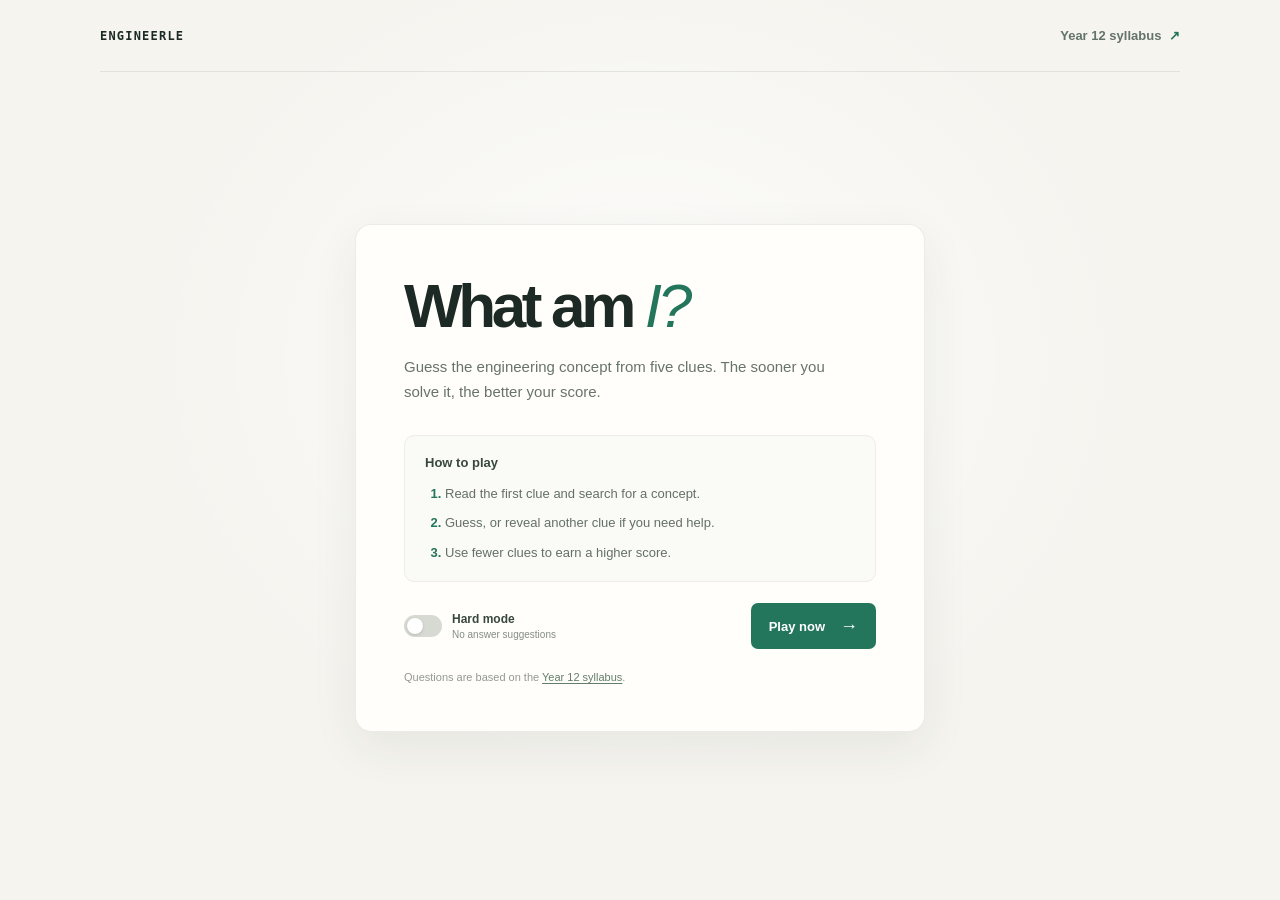
==== index.html @ ce2a2c5f "inital commit" ====
<!doctype html>
<html lang="en">
  <head>
    <meta charset="utf-8">
    <meta name="viewport" content="width=device-width, initial-scale=1">
    <meta name="theme-color" content="#f5f4ef">
    <meta name="description" content="A clue-by-clue guessing game for Year 12 Engineering Studies concepts.">
    <title>Engineerle — Engineering Studies</title>
    <link rel="stylesheet" href="style.css">
  </head>
  <body>
    <header class="site-header">
      <a class="wordmark" href="index.html">ENGINEERLE</a>
      <a class="syllabus-link" href="Textbook/syllabus.txt" target="_blank" rel="noopener">Year 12 syllabus <span aria-hidden="true">↗</span></a>
    </header>

    <main class="landing-shell">
      <section class="landing-card" aria-labelledby="page-title">
        <h1 id="page-title">What am <span>I?</span></h1>
        <p class="landing-copy">Guess the engineering concept from five clues. The sooner you solve it, the better your score.</p>

        <section class="instructions" aria-labelledby="instructions-title">
          <h2 id="instructions-title">How to play</h2>
          <ol>
            <li>Read the first clue and search for a concept.</li>
            <li>Guess, or reveal another clue if you need help.</li>
            <li>Use fewer clues to earn a higher score.</li>
          </ol>
        </section>

        <form class="start-form" action="game.html" method="get">
          <label class="hard-mode-option">
            <input type="checkbox" name="mode" value="hard">
            <span class="toggle" aria-hidden="true"></span>
            <span class="hard-mode-copy"><strong>Hard mode</strong><small>No answer suggestions</small></span>
          </label>
          <button class="play-button" type="submit">Play now <span aria-hidden="true">→</span></button>
        </form>

        <p class="landing-footnote">Questions are based on the <a href="Textbook/syllabus.txt" target="_blank" rel="noopener">Year 12 syllabus</a>.</p>
      </section>
    </main>
  </body>
</html>
---- style.css ----
:root {
  color-scheme: light;
  --paper: #f5f4ef;
  --card: #fffefa;
  --ink: #1d2925;
  --muted: #78807a;
  --line: #e8e7df;
  --green: #23755b;
  --green-dark: #195e49;
  --green-pale: #edf5ef;
  --mono: "Cascadia Code", "SFMono-Regular", Consolas, monospace;
  --sans: "Segoe UI", "Helvetica Neue", Arial, sans-serif;
}

* {
  box-sizing: border-box;
}

body {
  min-width: 320px;
  min-height: 100vh;
  margin: 0;
  background:
    radial-gradient(ellipse at 50% 40%, rgba(255, 255, 255, 0.8), transparent 55%),
    var(--paper);
  color: var(--ink);
  font-family: var(--sans);
  -webkit-font-smoothing: antialiased;
}

button,
input {
  font: inherit;
}

button:focus-visible,
a:focus-visible,
input:focus-visible {
  outline: 3px solid rgba(35, 117, 91, 0.32);
  outline-offset: 3px;
}

.site-header {
  display: flex;
  width: min(100% - 48px, 1080px);
  height: 72px;
  align-items: center;
  justify-content: space-between;
  margin: 0 auto;
  border-bottom: 1px solid rgba(29, 41, 37, 0.09);
}

.wordmark {
  color: var(--ink);
  font: 700 12px var(--mono);
  letter-spacing: 0.1em;
  text-decoration: none;
}

.syllabus-link,
.back-link {
  color: #64736a;
  font-size: 13px;
  font-weight: 600;
  text-decoration: none;
}

.syllabus-link:hover,
.back-link:hover,
.landing-footnote a:hover {
  color: var(--green-dark);
}

.syllabus-link span {
  margin-left: 4px;
  color: var(--green);
}

.landing-shell,
.game-shell {
  display: grid;
  min-height: calc(100vh - 72px);
  place-items: center;
  padding: 32px 24px 48px;
}

.landing-card,
.game-card {
  width: min(100%, 680px);
  border: 1px solid rgba(40, 54, 46, 0.09);
  border-radius: 16px;
  background: var(--card);
  box-shadow: 0 16px 48px rgba(46, 53, 43, 0.07);
}

.landing-card {
  max-width: 570px;
  padding: clamp(28px, 6vw, 48px);
}

.round-label,
.module-label,
.clue-heading {
  font-family: var(--mono);
  font-size: 10px;
  font-weight: 500;
  letter-spacing: 0.09em;
}

h1 {
  margin: 0;
  font-size: clamp(44px, 8vw, 62px);
  font-weight: 650;
  letter-spacing: -0.07em;
  line-height: 1.05;
}

h1 span {
  color: var(--green);
  font-weight: 500;
  font-style: italic;
}

.landing-copy {
  max-width: 430px;
  margin: 17px 0 30px;
  color: #68736c;
  font-size: 15px;
  line-height: 1.65;
}

.instructions {
  padding: 19px 20px;
  border: 1px solid #eeeee7;
  border-radius: 10px;
  background: #fafaf6;
}

.instructions h2 {
  margin: 0 0 14px;
  color: #39483f;
  font-size: 13px;
}

.instructions ol {
  display: grid;
  gap: 10px;
  margin: 0;
  padding-left: 20px;
  color: #647068;
  font-size: 13px;
  line-height: 1.5;
}

.instructions li::marker {
  color: var(--green);
  font-weight: 700;
}

.start-form {
  display: flex;
  align-items: center;
  justify-content: space-between;
  gap: 16px;
  margin-top: 21px;
}

.hard-mode-option {
  display: inline-flex;
  align-items: center;
  gap: 10px;
  cursor: pointer;
}

.hard-mode-option input {
  position: absolute;
  width: 1px;
  height: 1px;
  opacity: 0;
}

.toggle {
  position: relative;
  width: 38px;
  height: 22px;
  flex: 0 0 auto;
  border-radius: 99px;
  background: #d7dad3;
  transition: background 150ms ease;
}

.toggle::after {
  position: absolute;
  top: 3px;
  left: 3px;
  width: 16px;
  height: 16px;
  border-radius: 50%;
  background: white;
  box-shadow: 0 1px 3px rgba(0, 0, 0, 0.15);
  content: "";
  transition: transform 150ms ease;
}

.hard-mode-option input:checked + .toggle {
  background: var(--green);
}

.hard-mode-option input:checked + .toggle::after {
  transform: translateX(16px);
}

.hard-mode-option input:focus-visible + .toggle {
  outline: 3px solid rgba(35, 117, 91, 0.32);
  outline-offset: 3px;
}

.hard-mode-copy {
  display: grid;
  gap: 3px;
}

.hard-mode-copy strong {
  color: #39483f;
  font-size: 12px;
}

.hard-mode-copy small {
  color: #858d85;
  font-size: 10px;
}

.play-button,
.submit-button {
  display: inline-flex;
  min-height: 46px;
  align-items: center;
  justify-content: center;
  gap: 15px;
  padding: 0 18px;
  border: 0;
  border-radius: 7px;
  background: var(--green);
  color: white;
  cursor: pointer;
  font-size: 13px;
  font-weight: 650;
  transition: background 150ms ease, transform 150ms ease;
}

.play-button:hover,
.submit-button:hover {
  transform: translateY(-1px);
  background: var(--green-dark);
}

.play-button span {
  font-size: 18px;
  font-weight: 400;
}

.landing-footnote {
  margin: 22px 0 0;
  color: #92988f;
  font-size: 11px;
}

.landing-footnote a {
  color: #647d69;
  text-underline-offset: 2px;
}

.game-shell {
  padding-top: 24px;
  padding-bottom: 40px;
}

.game-card {
  padding: clamp(23px, 5vw, 36px);
}

.card-topline {
  display: flex;
  align-items: center;
  justify-content: space-between;
  gap: 12px;
}

.round-label {
  color: #808980;
}

.module-label {
  max-width: 65%;
  padding: 7px 9px;
  border-radius: 5px;
  background: var(--green-pale);
  color: var(--green-dark);
  font-size: 9px;
  text-align: center;
}

.question-area {
  display: flex;
  min-height: 103px;
  align-items: center;
  gap: 17px;
  margin: 23px 0 12px;
  padding: 18px 22px;
  border: 1px solid #eeeee7;
  border-radius: 10px;
  background:
    linear-gradient(rgba(246, 247, 241, 0.75), rgba(246, 247, 241, 0.75)),
    repeating-linear-gradient(0deg, transparent, transparent 26px, rgba(48, 73, 56, 0.045) 27px);
}

.question-mark {
  display: grid;
  width: 47px;
  height: 47px;
  flex: 0 0 47px;
  place-items: center;
  border: 1px solid #c8d6ca;
  border-radius: 50%;
  background: #f5faf4;
  color: var(--green);
  font-size: 24px;
}

.question-prompt {
  margin: 0;
  color: #26332d;
  font-size: 18px;
  font-weight: 600;
  letter-spacing: -0.025em;
  line-height: 1.5;
}

.answer-reveal {
  color: var(--green-dark);
}

.clue-panel {
  min-height: 120px;
  padding: 18px 1px;
  border-bottom: 1px solid var(--line);
}

.clue-heading {
  display: flex;
  align-items: center;
  justify-content: space-between;
  color: #68736b;
  font-size: 9px;
}

.clue-heading span:last-child {
  color: #98a098;
  letter-spacing: 0.035em;
}

.clue-list {
  display: grid;
  gap: 11px;
  margin: 17px 0 0;
  padding: 0;
  list-style: none;
}

.clue-item {
  display: grid;
  grid-template-columns: 28px minmax(0, 1fr);
  gap: 9px;
  align-items: start;
  animation: clue-in 220ms ease-out both;
}

.clue-number {
  padding-top: 2px;
  color: #80a08b;
  font: 10px var(--mono);
}

.clue-text {
  color: #47534b;
  font-size: 13px;
  line-height: 1.5;
}

@keyframes clue-in {
  from {
    opacity: 0;
    transform: translateY(5px);
  }
  to {
    opacity: 1;
    transform: translateY(0);
  }
}

.guess-form {
  margin-top: 21px;
}

.guess-form label {
  display: flex;
  justify-content: space-between;
  margin-bottom: 8px;
  color: #59645d;
  font-size: 12px;
  font-weight: 600;
}

#mode-label {
  color: #9a7954;
  font: 9px var(--mono);
}

.input-row {
  display: flex;
  gap: 9px;
}

.input-row input {
  width: 100%;
  min-width: 0;
  height: 46px;
  padding: 0 14px;
  border: 1px solid #ddded6;
  border-radius: 7px;
  background: #fff;
  color: var(--ink);
  font-size: 14px;
  transition: border-color 150ms ease, box-shadow 150ms ease;
}

.input-row input::placeholder {
  color: #a4aaa3;
}

.input-row input:focus {
  border-color: #83aa91;
  outline: none;
  box-shadow: 0 0 0 3px rgba(35, 117, 91, 0.1);
}

.submit-button {
  min-width: 100px;
  flex: 0 0 auto;
}

.submit-button span {
  font-size: 16px;
  font-weight: 400;
}

.feedback {
  min-height: 16px;
  margin: 8px 0 -7px;
  color: #68766d;
  font-size: 11px;
  line-height: 1.5;
}

.card-actions {
  display: flex;
  min-height: 36px;
  align-items: center;
  justify-content: space-between;
  gap: 10px;
  margin-top: 15px;
}

.hint-button,
.next-button {
  border: 0;
  background: transparent;
  cursor: pointer;
  font-size: 12px;
  font-weight: 600;
}

.hint-button {
  padding: 7px 0;
  color: #5d7163;
}

.hint-button:hover:not(:disabled) {
  color: var(--green-dark);
}

.hint-button span {
  margin-left: 5px;
  color: #cb955d;
}

.next-button {
  padding: 9px 13px;
  border-radius: 6px;
  background: var(--green-pale);
  color: var(--green-dark);
}

.next-button:hover {
  background: #e3efe5;
}

.next-button span {
  padding-left: 6px;
}

.round-stats {
  display: flex;
  gap: 16px;
  color: #858d85;
  font-size: 11px;
}

.round-stats strong {
  margin-left: 4px;
  color: var(--ink);
  font: 500 12px var(--mono);
}

[hidden] {
  display: none !important;
}

@media (max-width: 520px) {
  .site-header {
    width: calc(100% - 36px);
    height: 64px;
  }

  .landing-shell,
  .game-shell {
    min-height: calc(100vh - 64px);
    padding: 22px 16px 32px;
  }

  .landing-card {
    padding: 27px 22px;
  }

  .landing-copy {
    margin-bottom: 23px;
    font-size: 14px;
  }

  .instructions {
    padding: 17px;
  }

  .start-form {
    align-items: stretch;
    flex-direction: column;
  }

  .play-button {
    width: 100%;
  }

  .game-card {
    padding: 22px 19px 19px;
  }

  .question-area {
    min-height: 92px;
    gap: 12px;
    margin-top: 18px;
    padding: 14px;
  }

  .question-mark {
    width: 39px;
    height: 39px;
    flex-basis: 39px;
  }

  .question-prompt {
    font-size: 16px;
  }

  .input-row {
    gap: 7px;
  }

  .submit-button {
    min-width: 84px;
    gap: 8px;
    padding: 0 11px;
  }
}
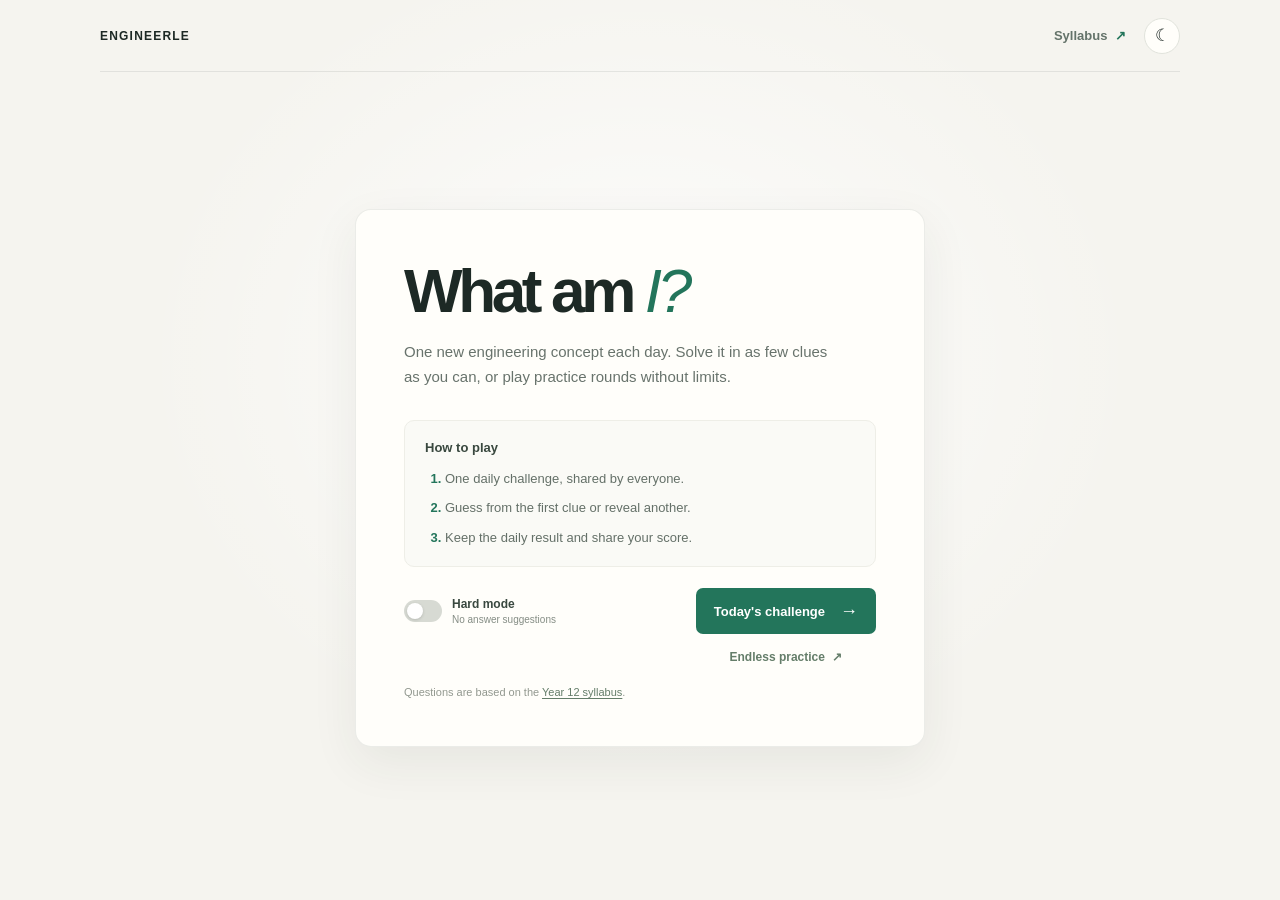
==== commit 5999ad13: "added dark mode etc" ====
--- a/index.html
+++ b/index.html
@@ -4,37 +4,44 @@
     <meta charset="utf-8">
     <meta name="viewport" content="width=device-width, initial-scale=1">
     <meta name="theme-color" content="#f5f4ef">
-    <meta name="description" content="A clue-by-clue guessing game for Year 12 Engineering Studies concepts.">
+    <meta name="description" content="One daily Engineering Studies concept challenge, plus endless practice rounds.">
     <title>Engineerle — Engineering Studies</title>
     <link rel="stylesheet" href="style.css">
+    <script src="theme.js" defer></script>
+    <script src="landing.js" defer></script>
   </head>
   <body>
     <header class="site-header">
       <a class="wordmark" href="index.html">ENGINEERLE</a>
-      <a class="syllabus-link" href="Textbook/syllabus.txt" target="_blank" rel="noopener">Year 12 syllabus <span aria-hidden="true">↗</span></a>
+      <div class="header-actions">
+        <a class="syllabus-link" href="Textbook/syllabus.txt" target="_blank" rel="noopener">Syllabus <span aria-hidden="true">↗</span></a>
+        <button class="theme-toggle" type="button" aria-label="Switch to dark mode" title="Switch to dark mode">◐</button>
+      </div>
     </header>
 
     <main class="landing-shell">
       <section class="landing-card" aria-labelledby="page-title">
         <h1 id="page-title">What am <span>I?</span></h1>
-        <p class="landing-copy">Guess the engineering concept from five clues. The sooner you solve it, the better your score.</p>
+        <p class="landing-copy">One new engineering concept each day. Solve it in as few clues as you can, or play practice rounds without limits.</p>
 
         <section class="instructions" aria-labelledby="instructions-title">
           <h2 id="instructions-title">How to play</h2>
           <ol>
-            <li>Read the first clue and search for a concept.</li>
-            <li>Guess, or reveal another clue if you need help.</li>
-            <li>Use fewer clues to earn a higher score.</li>
+            <li>One daily challenge, shared by everyone.</li>
+            <li>Guess from the first clue or reveal another.</li>
+            <li>Keep the daily result and share your score.</li>
           </ol>
         </section>
 
         <form class="start-form" action="game.html" method="get">
+          <input type="hidden" name="mode" value="daily">
           <label class="hard-mode-option">
-            <input type="checkbox" name="mode" value="hard">
+            <input type="checkbox" name="hard" value="1">
             <span class="toggle" aria-hidden="true"></span>
             <span class="hard-mode-copy"><strong>Hard mode</strong><small>No answer suggestions</small></span>
           </label>
-          <button class="play-button" type="submit">Play now <span aria-hidden="true">→</span></button>
+          <button class="play-button" type="submit">Today's challenge <span aria-hidden="true">→</span></button>
+          <a class="practice-link" id="practice-link" href="game.html?mode=practice">Endless practice <span aria-hidden="true">↗</span></a>
         </form>
 
         <p class="landing-footnote">Questions are based on the <a href="Textbook/syllabus.txt" target="_blank" rel="noopener">Year 12 syllabus</a>.</p>
--- a/style.css
+++ b/style.css
@@ -8,7 +8,7 @@
   --green: #23755b;
   --green-dark: #195e49;
   --green-pale: #edf5ef;
-  --mono: "Cascadia Code", "SFMono-Regular", Consolas, monospace;
+  --mono: var(--sans);
   --sans: "Segoe UI", "Helvetica Neue", Arial, sans-serif;
 }
 
@@ -50,6 +50,30 @@
   border-bottom: 1px solid rgba(29, 41, 37, 0.09);
 }
 
+.header-actions {
+  display: flex;
+  align-items: center;
+  gap: 18px;
+}
+
+.theme-toggle {
+  display: grid;
+  width: 36px;
+  height: 36px;
+  place-items: center;
+  border: 1px solid #e1e3dc;
+  border-radius: 50%;
+  background: var(--card);
+  color: var(--ink);
+  cursor: pointer;
+  font-size: 17px;
+  line-height: 1;
+}
+
+.theme-toggle:hover {
+  border-color: #9cad9f;
+}
+
 .wordmark {
   color: var(--ink);
   font: 700 12px var(--mono);
@@ -158,9 +182,9 @@
 }
 
 .start-form {
-  display: flex;
-  align-items: center;
-  justify-content: space-between;
+  display: grid;
+  grid-template-columns: 1fr auto;
+  align-items: center;
   gap: 16px;
   margin-top: 21px;
 }
@@ -248,6 +272,28 @@
   transition: background 150ms ease, transform 150ms ease;
 }
 
+.start-form .play-button {
+  grid-column: 2;
+  grid-row: 1;
+}
+
+.practice-link {
+  grid-column: 2;
+  justify-self: center;
+  color: #647d69;
+  font-size: 12px;
+  font-weight: 600;
+  text-decoration: none;
+}
+
+.practice-link:hover {
+  color: var(--green-dark);
+}
+
+.practice-link span {
+  margin-left: 4px;
+}
+
 .play-button:hover,
 .submit-button:hover {
   transform: translateY(-1px);
@@ -522,6 +568,237 @@
   font: 500 12px var(--mono);
 }
 
+.completion-panel {
+  padding-top: 6px;
+}
+
+.completion-panel h1 {
+  font-size: clamp(29px, 5vw, 40px);
+  letter-spacing: -0.05em;
+}
+
+.completion-answer {
+  margin: 12px 0 5px;
+  color: #657168;
+  font-size: 14px;
+}
+
+.completion-score {
+  margin: 0;
+  color: var(--green-dark);
+  font-size: 13px;
+  font-weight: 650;
+}
+
+.completion-stats {
+  display: grid;
+  grid-template-columns: repeat(2, minmax(0, 1fr));
+  gap: 12px;
+  margin: 22px 0 16px;
+}
+
+.completion-stats p {
+  display: grid;
+  gap: 7px;
+  margin: 0;
+  padding: 14px;
+  border: 1px solid #eeeee7;
+  border-radius: 8px;
+  background: #fafaf6;
+  color: #747e76;
+  font-size: 11px;
+}
+
+.completion-stats strong {
+  color: #334139;
+  font-size: 15px;
+}
+
+.completion-stats small {
+  color: #92988f;
+  font-size: 10px;
+}
+
+.share-row {
+  display: flex;
+  align-items: center;
+  gap: 12px;
+}
+
+.share-button,
+.secondary-button {
+  display: inline-flex;
+  min-height: 43px;
+  align-items: center;
+  justify-content: center;
+  padding: 0 15px;
+  border: 1px solid #dfe3dd;
+  border-radius: 7px;
+  background: transparent;
+  color: #4a5b50;
+  cursor: pointer;
+  font-size: 12px;
+  font-weight: 650;
+  text-decoration: none;
+}
+
+.share-button:hover,
+.secondary-button:hover {
+  border-color: #9cad9f;
+  background: #f7f8f3;
+}
+
+.share-row .feedback {
+  margin: 0;
+}
+
+.completion-actions {
+  display: flex;
+  justify-content: flex-end;
+  gap: 10px;
+  margin-top: 23px;
+  padding-top: 18px;
+  border-top: 1px solid var(--line);
+}
+
+.completion-actions .play-button {
+  min-height: 43px;
+  text-decoration: none;
+}
+
+[data-theme="dark"] {
+  color-scheme: dark;
+  --paper: #171c19;
+  --card: #222925;
+  --ink: #e8eee9;
+  --muted: #a0aaa2;
+  --line: #39433d;
+  --green: #67b28e;
+  --green-dark: #91d1ae;
+  --green-pale: #2a3c32;
+}
+
+body[data-theme="dark"] {
+  background:
+    radial-gradient(ellipse at 50% 40%, rgba(52, 65, 57, 0.3), transparent 55%),
+    var(--paper);
+}
+
+[data-theme="dark"] .site-header {
+  border-bottom-color: #303a33;
+}
+
+[data-theme="dark"] .theme-toggle,
+[data-theme="dark"] .landing-card,
+[data-theme="dark"] .game-card {
+  border-color: #39433d;
+}
+
+[data-theme="dark"] .landing-card,
+[data-theme="dark"] .game-card,
+[data-theme="dark"] .theme-toggle {
+  box-shadow: 0 16px 48px rgba(0, 0, 0, 0.2);
+}
+
+[data-theme="dark"] .syllabus-link,
+[data-theme="dark"] .back-link,
+[data-theme="dark"] .landing-copy,
+[data-theme="dark"] .instructions ol,
+[data-theme="dark"] .completion-answer,
+[data-theme="dark"] .clue-text {
+  color: #b6c0b8;
+}
+
+[data-theme="dark"] .instructions,
+[data-theme="dark"] .completion-stats p {
+  border-color: #39433d;
+  background: #1c231f;
+}
+
+[data-theme="dark"] .instructions h2,
+[data-theme="dark"] .hard-mode-copy strong,
+[data-theme="dark"] .question-prompt,
+[data-theme="dark"] .completion-stats strong {
+  color: #e0e8e1;
+}
+
+[data-theme="dark"] .hard-mode-copy small,
+[data-theme="dark"] .landing-footnote,
+[data-theme="dark"] .landing-footnote a,
+[data-theme="dark"] .practice-link,
+[data-theme="dark"] .completion-stats small,
+[data-theme="dark"] .completion-stats p {
+  color: #9da99f;
+}
+
+[data-theme="dark"] .toggle {
+  background: #4a554d;
+}
+
+[data-theme="dark"] .toggle::after {
+  background: #e8eee9;
+}
+
+[data-theme="dark"] .question-area {
+  border-color: #39433d;
+  background:
+    linear-gradient(rgba(34, 43, 37, 0.78), rgba(34, 43, 37, 0.78)),
+    repeating-linear-gradient(0deg, transparent, transparent 26px, rgba(174, 202, 180, 0.06) 27px);
+}
+
+[data-theme="dark"] .question-mark {
+  border-color: #4d6655;
+  background: #263a2d;
+}
+
+[data-theme="dark"] .clue-heading,
+[data-theme="dark"] .guess-form label {
+  color: #aeb9b0;
+}
+
+[data-theme="dark"] .clue-heading span:last-child,
+[data-theme="dark"] .round-label {
+  color: #87958a;
+}
+
+[data-theme="dark"] .clue-number {
+  color: #91c6a2;
+}
+
+[data-theme="dark"] .input-row input {
+  border-color: #465149;
+  background: #1b221e;
+  color: var(--ink);
+}
+
+[data-theme="dark"] .input-row input::placeholder {
+  color: #849087;
+}
+
+[data-theme="dark"] .feedback,
+[data-theme="dark"] .round-stats {
+  color: #a4afa6;
+}
+
+[data-theme="dark"] .completion-stats p {
+  border-color: #39433d;
+}
+
+[data-theme="dark"] .share-button,
+[data-theme="dark"] .secondary-button {
+  border-color: #465149;
+  color: #c2cec5;
+}
+
+[data-theme="dark"] .share-button:hover,
+[data-theme="dark"] .secondary-button:hover {
+  background: #2c3730;
+}
+
+[data-theme="dark"] .completion-actions {
+  border-top-color: var(--line);
+}
+
 [hidden] {
   display: none !important;
 }
@@ -552,12 +829,21 @@
   }
 
   .start-form {
-    align-items: stretch;
-    flex-direction: column;
+    grid-template-columns: 1fr;
   }
 
   .play-button {
     width: 100%;
+  }
+
+  .start-form .play-button,
+  .practice-link {
+    grid-column: 1;
+    grid-row: auto;
+  }
+
+  .practice-link {
+    justify-self: center;
   }
 
   .game-card {
@@ -590,4 +876,21 @@
     gap: 8px;
     padding: 0 11px;
   }
-}
+
+  .completion-stats {
+    grid-template-columns: 1fr;
+  }
+
+  .share-row {
+    align-items: flex-start;
+    flex-direction: column;
+  }
+
+  .completion-actions {
+    justify-content: stretch;
+  }
+
+  .completion-actions > * {
+    flex: 1;
+  }
+}
